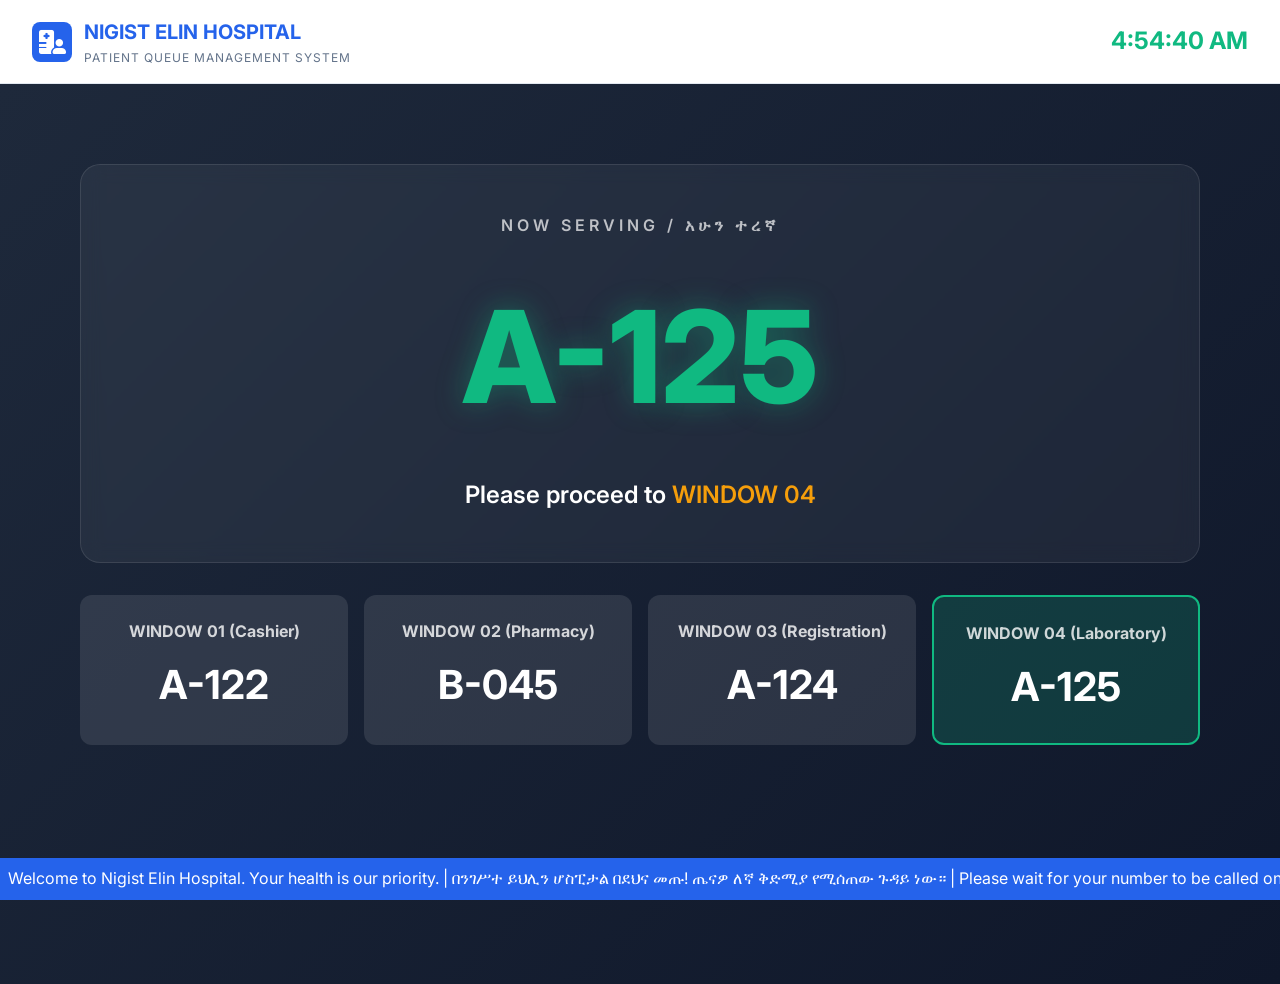
==== hospital-system/index.html @ 16c3e23a "first check" ====
<!DOCTYPE html>
<html lang="en">
<head>
    <meta charset="UTF-8">
    <meta name="viewport" content="width=device-width, initial-scale=1.0">
    <title>Live Queue Board | Nigist Elin Hospital</title>
    <!-- Google Fonts -->
    <link rel="preconnect" href="https://fonts.googleapis.com">
    <link rel="preconnect" href="https://fonts.gstatic.com" crossorigin>
    <link href="https://fonts.googleapis.com/css2?family=Inter:wght@400;600;700;800&family=Outfit:wght@500;700;800&display=swap" rel="stylesheet">
    <!-- Font Awesome -->
    <link rel="stylesheet" href="https://cdnjs.cloudflare.com/ajax/libs/font-awesome/6.5.0/css/all.min.css">
    <!-- Main Style -->
    <link rel="stylesheet" href="css/style.css">
    <style>
        /* Specific page override for Fullscreen Display */
        body { background: #0f172a; color: white; }
    </style>
</head>
<body>

    <header>
        <div class="logo-area">
            <div class="logo-icon">
                <i class="fas fa-hospital-user"></i>
            </div>
            <div class="hospital-name">
                <h1>NIGIST ELIN HOSPITAL</h1>
                <p>PATIENT QUEUE MANAGEMENT SYSTEM</p>
            </div>
        </div>
        <div id="liveClock" style="font-size: 1.5rem; font-weight: 700; color: var(--secondary);">00:00:00</div>
    </header>

    <main class="queue-display">
        <div class="container">
            
            <!-- Global Now Serving Section -->
            <div class="now-serving">
                <span style="letter-spacing: 4px; font-weight: 600; opacity: 0.7;">NOW SERVING / አሁን ተረኛ</span>
                <div class="current-number" id="mainToken">A-125</div>
                <div style="font-size: 1.5rem; font-weight: 600;">
                    Please proceed to <span style="color: var(--accent);">WINDOW 04</span>
                </div>
            </div>

            <!-- Windows Grid -->
            <div class="window-list">
                <!-- Window 1: Cashier -->
                <div class="window-card">
                    <h3>WINDOW 01 (Cashier)</h3>
                    <div class="number">A-122</div>
                </div>
                <!-- Window 2: Pharmacy -->
                <div class="window-card">
                    <h3>WINDOW 02 (Pharmacy)</h3>
                    <div class="number">B-045</div>
                </div>
                <!-- Window 3: Registration -->
                <div class="window-card">
                    <h3>WINDOW 03 (Registration)</h3>
                    <div class="number">A-124</div>
                </div>
                <!-- Window 4: Lab -->
                <div class="window-card alert-anim" style="background: rgba(16, 185, 129, 0.2); border: 2px solid var(--secondary);">
                    <h3>WINDOW 04 (Laboratory)</h3>
                    <div class="number">A-125</div>
                </div>
            </div>
        </div>
    </main>

    <!-- News Ticker / Footer -->
    <div style="background: var(--primary); padding: 0.5rem; position: fixed; bottom: 0; width: 100%; overflow: hidden;">
        <div style="display: flex; white-space: nowrap; animation: ticker 30s linear infinite;">
            <p style="padding-right: 50px;">Welcome to Nigist Elin Hospital. Your health is our priority. | በንገሥተ ይህሊን ሆስፒታል በደህና መጡ! ጤናዎ ለኛ ቅድሚያ የሚሰጠው ጉዳይ ነው። | Please wait for your number to be called on the screen. | እባክዎ ቁጥርዎን በስክሪኑ ላይ እስኪጠራ ይጠብቁ።</p>
        </div>
    </div>

    <style>
        @keyframes ticker {
            0% { transform: translateX(100%); }
            100% { transform: translateX(-100%); }
        }
    </style>

    <script>
        // Simple Live Clock
        function updateTime() {
            const now = new Date();
            document.getElementById('liveClock').textContent = now.toLocaleTimeString();
        }
        setInterval(updateTime, 1000);
        updateTime();

        // Audio Notification Simulation (Call Function)
        function notifyPatient(token, window) {
            // In a real app, this would play a sound like "Ting!"
            console.log(`Calling Patient ${token} to Window ${window}`);
        }
    </script>
</body>
</html>
---- hospital-system/css/style.css ----
:root {
    /* Medical Theme Colors */
    --primary: #2563eb;
    --primary-dark: #1e40af;
    --secondary: #10b981;
    --accent: #f59e0b;
    --danger: #ef4444;
    --bg-main: #f8fafc;
    --bg-card: #ffffff;
    --text-main: #1e293b;
    --text-muted: #64748b;
    --border: #e2e8f0;
    --shadow: 0 10px 15px -3px rgba(0, 0, 0, 0.1), 0 4px 6px -2px rgba(0, 0, 0, 0.05);
    --radius: 12px;
}

* {
    margin: 0;
    padding: 0;
    box-sizing: border-box;
    font-family: 'Inter', 'Outfit', sans-serif;
}

body {
    background-color: var(--bg-main);
    color: var(--text-main);
    line-height: 1.6;
    overflow-x: hidden;
}

.container {
    max-width: 1200px;
    margin: 0 auto;
    padding: 2rem;
}

/* Header / Navbar */
header {
    background: var(--bg-card);
    border-bottom: 1px solid var(--border);
    padding: 1rem 2rem;
    display: flex;
    justify-content: space-between;
    align-items: center;
    position: sticky;
    top: 0;
    z-index: 100;
}

.logo-area {
    display: flex;
    align-items: center;
    gap: 12px;
}

.logo-icon {
    width: 40px;
    height: 40px;
    background: var(--primary);
    border-radius: 8px;
    display: flex;
    align-items: center;
    justify-content: center;
    color: white;
    font-size: 1.5rem;
}

.hospital-name h1 {
    font-size: 1.25rem;
    font-weight: 700;
    color: var(--primary);
}

.hospital-name p {
    font-size: 0.75rem;
    color: var(--text-muted);
    letter-spacing: 1px;
}

/* Dashboard Cards */
.grid {
    display: grid;
    grid-template-columns: repeat(auto-fit, minmax(300px, 1fr));
    gap: 1.5rem;
    margin-top: 2rem;
}

.card {
    background: var(--bg-card);
    padding: 1.5rem;
    border-radius: var(--radius);
    border: 1px solid var(--border);
    box-shadow: var(--shadow);
    transition: transform 0.3s ease;
}

.card:hover {
    transform: translateY(-5px);
}

/* Queue Display Styles */
.queue-display {
    text-align: center;
    padding: 3rem;
    background: linear-gradient(135deg, #1e293b, #0f172a);
    color: white;
    min-height: 100vh;
}

.now-serving {
    background: rgba(255, 255, 255, 0.05);
    backdrop-filter: blur(10px);
    border: 1px solid rgba(255, 255, 255, 0.1);
    border-radius: 20px;
    padding: 3rem;
    margin-bottom: 2rem;
}

.current-number {
    font-size: 8rem;
    font-weight: 800;
    color: var(--secondary);
    text-shadow: 0 0 30px rgba(16, 185, 129, 0.4);
    margin: 1rem 0;
}

.window-list {
    display: grid;
    grid-template-columns: repeat(auto-fit, minmax(200px, 1fr));
    gap: 1rem;
}

.window-card {
    background: rgba(255, 255, 255, 0.1);
    padding: 1.5rem;
    border-radius: 12px;
}

.window-card h3 {
    font-size: 1rem;
    opacity: 0.8;
    margin-bottom: 0.5rem;
}

.window-card .number {
    font-size: 2.5rem;
    font-weight: 700;
    color: white;
}

/* Animations */
@keyframes pulse {
    0% { transform: scale(1); }
    50% { transform: scale(1.05); }
    100% { transform: scale(1); }
}

.alert-anim {
    animation: pulse 2s infinite;
}

/* Responsive */
@media (max-width: 768px) {
    .current-number {
        font-size: 5rem;
    }
}
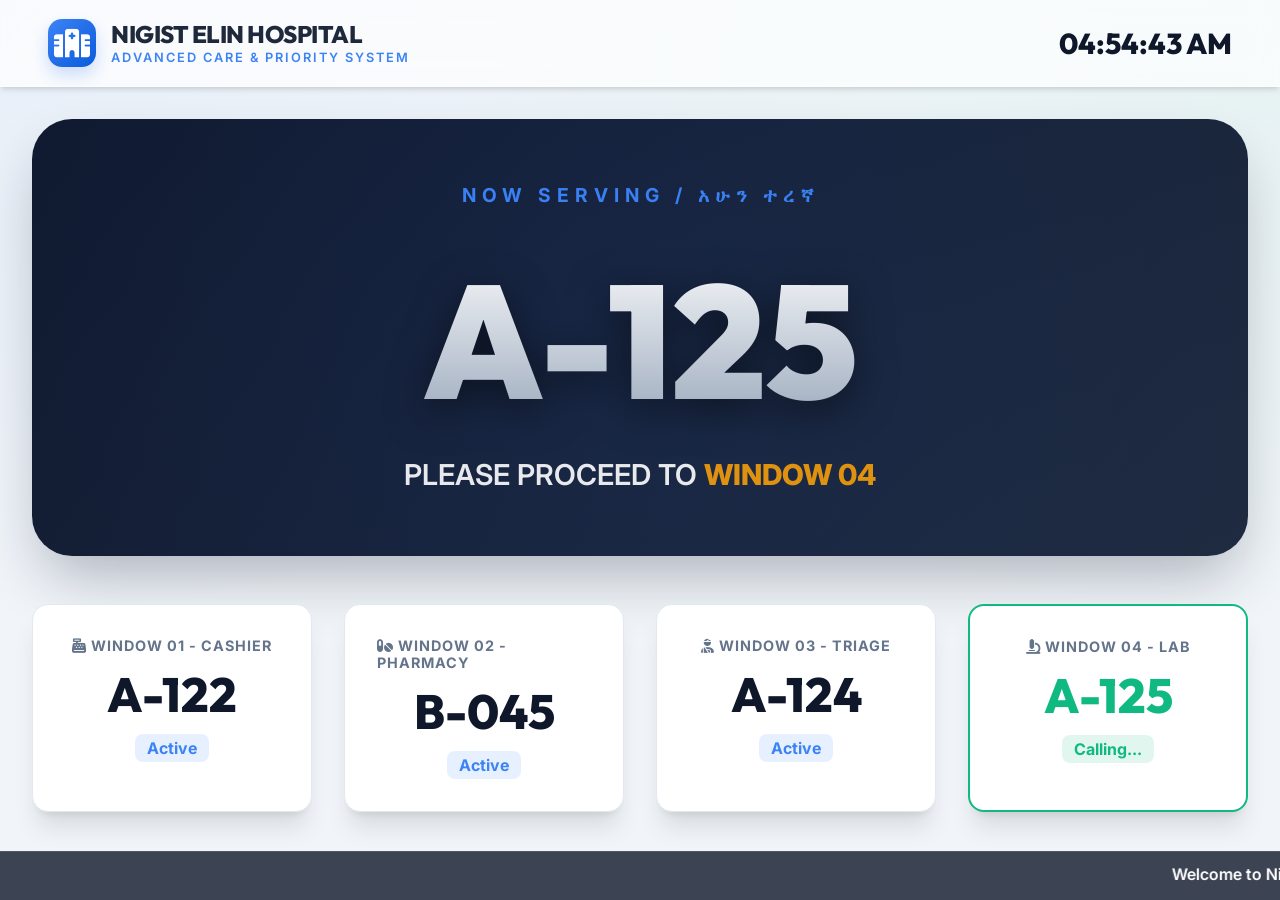
==== commit 25e15229: "two" ====
--- a/hospital-system/index.html
+++ b/hospital-system/index.html
@@ -4,100 +4,78 @@
     <meta charset="UTF-8">
     <meta name="viewport" content="width=device-width, initial-scale=1.0">
     <title>Live Queue Board | Nigist Elin Hospital</title>
-    <!-- Google Fonts -->
-    <link rel="preconnect" href="https://fonts.googleapis.com">
-    <link rel="preconnect" href="https://fonts.gstatic.com" crossorigin>
-    <link href="https://fonts.googleapis.com/css2?family=Inter:wght@400;600;700;800&family=Outfit:wght@500;700;800&display=swap" rel="stylesheet">
-    <!-- Font Awesome -->
+    <!-- Google Fonts & Font Awesome -->
     <link rel="stylesheet" href="https://cdnjs.cloudflare.com/ajax/libs/font-awesome/6.5.0/css/all.min.css">
-    <!-- Main Style -->
     <link rel="stylesheet" href="css/style.css">
-    <style>
-        /* Specific page override for Fullscreen Display */
-        body { background: #0f172a; color: white; }
-    </style>
 </head>
 <body>
 
     <header>
         <div class="logo-area">
             <div class="logo-icon">
-                <i class="fas fa-hospital-user"></i>
+                <i class="fas fa-hospital"></i>
             </div>
             <div class="hospital-name">
                 <h1>NIGIST ELIN HOSPITAL</h1>
-                <p>PATIENT QUEUE MANAGEMENT SYSTEM</p>
+                <p>Advanced Care & Priority System</p>
             </div>
         </div>
-        <div id="liveClock" style="font-size: 1.5rem; font-weight: 700; color: var(--secondary);">00:00:00</div>
+        <div id="liveClock" style="font-family: 'Outfit'; font-size: 1.8rem; font-weight: 800; color: var(--text-main);">00:00:00</div>
     </header>
 
-    <main class="queue-display">
-        <div class="container">
-            
-            <!-- Global Now Serving Section -->
-            <div class="now-serving">
-                <span style="letter-spacing: 4px; font-weight: 600; opacity: 0.7;">NOW SERVING / አሁን ተረኛ</span>
-                <div class="current-number" id="mainToken">A-125</div>
-                <div style="font-size: 1.5rem; font-weight: 600;">
-                    Please proceed to <span style="color: var(--accent);">WINDOW 04</span>
-                </div>
+    <main class="container">
+        
+        <!-- MAIN DISPLAY SECTION -->
+        <section class="queue-display-main" data-aos="fade-up">
+            <span class="now-serving-label">NOW SERVING / አሁን ተረኛ</span>
+            <div class="current-token" id="mainToken">A-125</div>
+            <div style="font-size: 1.8rem; font-weight: 600; opacity: 0.9;">
+                PLEASE PROCEED TO <span style="color: var(--accent); font-weight: 800;">WINDOW 04</span>
+            </div>
+        </section>
+
+        <!-- SUB WINDOWS GRID -->
+        <div class="windows-grid">
+            <div class="glass-card window-item" data-aos="fade-up" style="animation-delay: 0.1s;">
+                <h3><i class="fas fa-cash-register"></i> Window 01 - Cashier</h3>
+                <div class="token">A-122</div>
+                <span class="tag" style="background: var(--primary-light); color: var(--primary); font-weight: 700; border-radius: 8px; padding: 4px 12px;">Active</span>
             </div>
 
-            <!-- Windows Grid -->
-            <div class="window-list">
-                <!-- Window 1: Cashier -->
-                <div class="window-card">
-                    <h3>WINDOW 01 (Cashier)</h3>
-                    <div class="number">A-122</div>
-                </div>
-                <!-- Window 2: Pharmacy -->
-                <div class="window-card">
-                    <h3>WINDOW 02 (Pharmacy)</h3>
-                    <div class="number">B-045</div>
-                </div>
-                <!-- Window 3: Registration -->
-                <div class="window-card">
-                    <h3>WINDOW 03 (Registration)</h3>
-                    <div class="number">A-124</div>
-                </div>
-                <!-- Window 4: Lab -->
-                <div class="window-card alert-anim" style="background: rgba(16, 185, 129, 0.2); border: 2px solid var(--secondary);">
-                    <h3>WINDOW 04 (Laboratory)</h3>
-                    <div class="number">A-125</div>
-                </div>
+            <div class="glass-card window-item" data-aos="fade-up" style="animation-delay: 0.2s;">
+                <h3><i class="fas fa-pills"></i> Window 02 - Pharmacy</h3>
+                <div class="token">B-045</div>
+                <span class="tag" style="background: var(--primary-light); color: var(--primary); font-weight: 700; border-radius: 8px; padding: 4px 12px;">Active</span>
+            </div>
+
+            <div class="glass-card window-item" data-aos="fade-up" style="animation-delay: 0.3s;">
+                <h3><i class="fas fa-user-injured"></i> Window 03 - Triage</h3>
+                <div class="token">A-124</div>
+                <span class="tag" style="background: var(--primary-light); color: var(--primary); font-weight: 700; border-radius: 8px; padding: 4px 12px;">Active</span>
+            </div>
+
+            <div class="glass-card window-item active-call" data-aos="fade-up" style="animation-delay: 0.4s; border: 2px solid var(--secondary);">
+                <h3><i class="fas fa-microscope"></i> Window 04 - Lab</h3>
+                <div class="token" style="color: var(--secondary);">A-125</div>
+                <span class="tag" style="background: #10b98120; color: var(--secondary); font-weight: 700; border-radius: 8px; padding: 4px 12px;">Calling...</span>
             </div>
         </div>
     </main>
 
-    <!-- News Ticker / Footer -->
-    <div style="background: var(--primary); padding: 0.5rem; position: fixed; bottom: 0; width: 100%; overflow: hidden;">
-        <div style="display: flex; white-space: nowrap; animation: ticker 30s linear infinite;">
-            <p style="padding-right: 50px;">Welcome to Nigist Elin Hospital. Your health is our priority. | በንገሥተ ይህሊን ሆስፒታል በደህና መጡ! ጤናዎ ለኛ ቅድሚያ የሚሰጠው ጉዳይ ነው። | Please wait for your number to be called on the screen. | እባክዎ ቁጥርዎን በስክሪኑ ላይ እስኪጠራ ይጠብቁ።</p>
-        </div>
-    </div>
-
-    <style>
-        @keyframes ticker {
-            0% { transform: translateX(100%); }
-            100% { transform: translateX(-100%); }
-        }
-    </style>
+    <footer class="ticker-wrap">
+        <marquee behavior="scroll" direction="left" scrollamount="8">
+            <span style="margin-right: 100px; font-weight: 600;">Welcome to Nigist Elin Hospital. Your health is our priority. | በንገሥተ ይህሊን ሆስፒታል በደህና መጡ! ጤናዎ ለኛ ቅድሚያ የሚሰጠው ጉዳይ ነው።</span>
+            <span style="margin-right: 100px; font-weight: 600;">Emergency services are available 24/7. | የድንገተኛ ክፍል አገልግሎት ለ 24 ሰዓታት ክፍት ነው።</span>
+        </marquee>
+    </footer>
 
     <script>
-        // Simple Live Clock
         function updateTime() {
             const now = new Date();
-            document.getElementById('liveClock').textContent = now.toLocaleTimeString();
+            document.getElementById('liveClock').textContent = now.toLocaleTimeString([], {hour: '2-digit', minute:'2-digit', second:'2-digit'});
         }
         setInterval(updateTime, 1000);
         updateTime();
-
-        // Audio Notification Simulation (Call Function)
-        function notifyPatient(token, window) {
-            // In a real app, this would play a sound like "Ting!"
-            console.log(`Calling Patient ${token} to Window ${window}`);
-        }
     </script>
 </body>
 </html>
--- a/hospital-system/css/style.css
+++ b/hospital-system/css/style.css
@@ -1,167 +1,332 @@
+@import url('https://fonts.googleapis.com/css2?family=Inter:wght@300;400;500;600;700;800&family=Outfit:wght@400;600;700;800&display=swap');
+
 :root {
-    /* Medical Theme Colors */
-    --primary: #2563eb;
-    --primary-dark: #1e40af;
+    /* Sophisticated Medical Palette (HSL for consistency) */
+    --p-h: 217;
+    --p-s: 91%;
+    --p-l: 60%;
+    --primary: hsl(var(--p-h), var(--p-s), var(--p-l));
+    --primary-dark: hsl(var(--p-h), var(--p-s), 45%);
+    --primary-light: hsl(var(--p-h), var(--p-s), 95%);
+    
     --secondary: #10b981;
     --accent: #f59e0b;
     --danger: #ef4444;
-    --bg-main: #f8fafc;
-    --bg-card: #ffffff;
-    --text-main: #1e293b;
+    
+    /* Backgrounds */
+    --bg-main: #f1f5f9;
+    --bg-glass: rgba(255, 255, 255, 0.7);
+    --bg-dark-glass: rgba(15, 23, 42, 0.8);
+    
+    /* Text */
+    --text-main: #0f172a;
     --text-muted: #64748b;
-    --border: #e2e8f0;
-    --shadow: 0 10px 15px -3px rgba(0, 0, 0, 0.1), 0 4px 6px -2px rgba(0, 0, 0, 0.05);
-    --radius: 12px;
-}
-
+    
+    /* Effects */
+    --shadow-soft: 0 4px 6px -1px rgb(0 0 0 / 0.1), 0 2px 4px -2px rgb(0 0 0 / 0.1);
+    --shadow-premium: 0 20px 25px -5px rgb(0 0 0 / 0.1), 0 8px 10px -6px rgb(0 0 0 / 0.1);
+    --radius-lg: 24px;
+    --radius-md: 16px;
+    --blur: 12px;
+}
+
+/* Global Reset */
 * {
     margin: 0;
     padding: 0;
     box-sizing: border-box;
-    font-family: 'Inter', 'Outfit', sans-serif;
+    font-family: 'Inter', sans-serif;
+    -webkit-font-smoothing: antialiased;
 }
 
 body {
     background-color: var(--bg-main);
+    background-image: 
+        radial-gradient(at 0% 0%, hsla(217, 91%, 60%, 0.05) 0px, transparent 50%),
+        radial-gradient(at 100% 0%, hsla(160, 84%, 39%, 0.05) 0px, transparent 50%);
     color: var(--text-main);
-    line-height: 1.6;
+    min-height: 100vh;
     overflow-x: hidden;
 }
 
+/* Scrollbar */
+::-webkit-scrollbar { width: 8px; }
+::-webkit-scrollbar-track { background: transparent; }
+::-webkit-scrollbar-thumb { background: #cbd5e1; border-radius: 10px; }
+::-webkit-scrollbar-thumb:hover { background: #94a3b8; }
+
 .container {
-    max-width: 1200px;
+    max-width: 1400px;
     margin: 0 auto;
     padding: 2rem;
 }
 
-/* Header / Navbar */
+/* PREMIUM HEADER */
 header {
-    background: var(--bg-card);
-    border-bottom: 1px solid var(--border);
-    padding: 1rem 2rem;
+    background: var(--bg-glass);
+    backdrop-filter: blur(var(--blur));
+    -webkit-backdrop-filter: blur(var(--blur));
+    border-bottom: 1px solid rgba(255, 255, 255, 0.5);
+    padding: 1.2rem 3rem;
     display: flex;
     justify-content: space-between;
     align-items: center;
     position: sticky;
     top: 0;
-    z-index: 100;
+    z-index: 1000;
+    box-shadow: var(--shadow-soft);
 }
 
 .logo-area {
     display: flex;
     align-items: center;
-    gap: 12px;
+    gap: 15px;
 }
 
 .logo-icon {
-    width: 40px;
-    height: 40px;
-    background: var(--primary);
-    border-radius: 8px;
+    width: 48px;
+    height: 48px;
+    background: linear-gradient(135deg, var(--primary), var(--primary-dark));
+    border-radius: 14px;
     display: flex;
     align-items: center;
     justify-content: center;
     color: white;
+    font-size: 1.8rem;
+    box-shadow: 0 8px 16px rgba(37, 99, 235, 0.2);
+}
+
+.hospital-name h1 {
+    font-family: 'Outfit', sans-serif;
     font-size: 1.5rem;
-}
-
-.hospital-name h1 {
-    font-size: 1.25rem;
+    font-weight: 800;
+    letter-spacing: -0.5px;
+    color: #1e293b;
+    line-height: 1;
+}
+
+.hospital-name p {
+    font-size: 0.8rem;
+    font-weight: 600;
+    color: var(--primary);
+    text-transform: uppercase;
+    letter-spacing: 2px;
+    margin-top: 4px;
+}
+
+/* PREMIUM CARDS */
+.glass-card {
+    background: var(--bg-glass);
+    backdrop-filter: blur(var(--blur));
+    border: 1px solid rgba(255, 255, 255, 0.6);
+    border-radius: var(--radius-lg);
+    padding: 2rem;
+    box-shadow: var(--shadow-premium);
+    transition: all 0.4s cubic-bezier(0.4, 0, 0.2, 1);
+}
+
+.glass-card:hover {
+    transform: translateY(-8px);
+    border-color: var(--primary);
+}
+
+/* PUBLIC DISPLAY - HERO SECTION */
+.queue-display-main {
+    background: linear-gradient(135deg, #0f172a, #1e293b);
+    color: white;
+    padding: 4rem 2rem;
+    border-radius: 40px;
+    text-align: center;
+    margin-bottom: 3rem;
+    position: relative;
+    overflow: hidden;
+    box-shadow: 0 30px 60px -12px rgba(15, 23, 42, 0.3);
+}
+
+.queue-display-main::before {
+    content: '';
+    position: absolute;
+    top: -50%;
+    left: -50%;
+    width: 200%;
+    height: 200%;
+    background: radial-gradient(circle, rgba(37, 99, 235, 0.1) 0%, transparent 70%);
+    pointer-events: none;
+}
+
+.now-serving-label {
+    font-size: 1.2rem;
     font-weight: 700;
+    text-transform: uppercase;
+    letter-spacing: 6px;
     color: var(--primary);
-}
-
-.hospital-name p {
-    font-size: 0.75rem;
+    margin-bottom: 1rem;
+    display: inline-block;
+}
+
+.current-token {
+    font-family: 'Outfit', sans-serif;
+    font-size: 10rem;
+    font-weight: 900;
+    background: linear-gradient(to bottom, #ffffff, #94a3b8);
+    -webkit-background-clip: text;
+    -webkit-text-fill-color: transparent;
+    filter: drop-shadow(0 10px 20px rgba(0,0,0,0.5));
+    margin: 1rem 0;
+    animation: tokenFloat 3s ease-in-out infinite;
+}
+
+@keyframes tokenFloat {
+    0%, 100% { transform: translateY(0); }
+    50% { transform: translateY(-10px); }
+}
+
+/* BUTTONS */
+.btn-premium {
+    padding: 1.2rem 2.5rem;
+    border-radius: 16px;
+    font-weight: 700;
+    font-size: 1.1rem;
+    border: none;
+    cursor: pointer;
+    transition: all 0.3s cubic-bezier(0.4, 0, 0.2, 1);
+    display: inline-flex;
+    align-items: center;
+    gap: 12px;
+}
+
+.btn-primary {
+    background: linear-gradient(135deg, var(--primary), var(--primary-dark));
+    color: white;
+    box-shadow: 0 10px 20px rgba(37, 99, 235, 0.2);
+}
+
+.btn-primary:hover {
+    box-shadow: 0 15px 30px rgba(37, 99, 235, 0.3);
+    transform: translateY(-2px) scale(1.02);
+}
+
+/* WINDOW GRID DISPLAY */
+.windows-grid {
+    display: grid;
+    grid-template-columns: repeat(auto-fit, minmax(280px, 1fr));
+    gap: 2rem;
+}
+
+.window-item {
+    background: white;
+    padding: 2rem;
+    border-radius: var(--radius-md);
+    border: 1px solid #e2e8f0;
+    display: flex;
+    flex-direction: column;
+    align-items: center;
+    gap: 10px;
+}
+
+.window-item h3 {
+    font-size: 0.9rem;
+    text-transform: uppercase;
     color: var(--text-muted);
     letter-spacing: 1px;
 }
 
-/* Dashboard Cards */
-.grid {
+.window-item .token {
+    font-family: 'Outfit', sans-serif;
+    font-size: 3rem;
+    font-weight: 800;
+    color: var(--text-main);
+}
+
+.window-status {
+    width: 8px;
+    height: 8px;
+    border-radius: 50%;
+    background: var(--secondary);
+    display: inline-block;
+    margin-right: 6px;
+}
+
+/* KIOSK SPECIFIC */
+.kiosk-grid {
     display: grid;
-    grid-template-columns: repeat(auto-fit, minmax(300px, 1fr));
-    gap: 1.5rem;
-    margin-top: 2rem;
-}
-
-.card {
-    background: var(--bg-card);
-    padding: 1.5rem;
-    border-radius: var(--radius);
-    border: 1px solid var(--border);
-    box-shadow: var(--shadow);
-    transition: transform 0.3s ease;
-}
-
-.card:hover {
-    transform: translateY(-5px);
-}
-
-/* Queue Display Styles */
-.queue-display {
-    text-align: center;
+    grid-template-columns: repeat(auto-fit, minmax(320px, 1fr));
+    gap: 2.5rem;
+    max-width: 1000px;
+    margin: 0 auto;
+}
+
+.kiosk-btn {
+    height: 240px;
+    background: white;
+    border: 2px solid transparent;
+    border-radius: 32px;
+    display: flex;
+    flex-direction: column;
+    align-items: center;
+    justify-content: center;
+    gap: 20px;
+    cursor: pointer;
+    box-shadow: var(--shadow-premium);
+    transition: all 0.4s;
+}
+
+.kiosk-btn i {
+    font-size: 4rem;
+    background: linear-gradient(135deg, var(--primary), var(--primary-dark));
+    -webkit-background-clip: text;
+    -webkit-text-fill-color: transparent;
+}
+
+.kiosk-btn:hover {
+    transform: scale(1.05);
+    border-color: var(--primary);
+    background: var(--primary-light);
+}
+
+/* TICKER */
+.ticker-wrap {
+    position: fixed;
+    bottom: 0;
+    width: 100%;
+    background: var(--bg-dark-glass);
+    backdrop-filter: blur(10px);
+    color: white;
+    padding: 12px 0;
+    border-top: 1px solid rgba(255,255,255,0.1);
+}
+
+/* STAFF DASHBOARD */
+.staff-container {
+    display: grid;
+    grid-template-columns: 350px 1fr;
+    height: 100vh;
+}
+
+.side-nav {
+    background: white;
+    border-right: 1px solid #e2e8f0;
+    padding: 2rem;
+}
+
+.main-content {
     padding: 3rem;
-    background: linear-gradient(135deg, #1e293b, #0f172a);
-    color: white;
-    min-height: 100vh;
-}
-
-.now-serving {
-    background: rgba(255, 255, 255, 0.05);
-    backdrop-filter: blur(10px);
-    border: 1px solid rgba(255, 255, 255, 0.1);
-    border-radius: 20px;
-    padding: 3rem;
-    margin-bottom: 2rem;
-}
-
-.current-number {
-    font-size: 8rem;
-    font-weight: 800;
-    color: var(--secondary);
-    text-shadow: 0 0 30px rgba(16, 185, 129, 0.4);
-    margin: 1rem 0;
-}
-
-.window-list {
-    display: grid;
-    grid-template-columns: repeat(auto-fit, minmax(200px, 1fr));
-    gap: 1rem;
-}
-
-.window-card {
-    background: rgba(255, 255, 255, 0.1);
-    padding: 1.5rem;
-    border-radius: 12px;
-}
-
-.window-card h3 {
-    font-size: 1rem;
-    opacity: 0.8;
-    margin-bottom: 0.5rem;
-}
-
-.window-card .number {
-    font-size: 2.5rem;
-    font-weight: 700;
-    color: white;
+    overflow-y: auto;
 }
 
 /* Animations */
-@keyframes pulse {
-    0% { transform: scale(1); }
-    50% { transform: scale(1.05); }
-    100% { transform: scale(1); }
-}
-
-.alert-anim {
-    animation: pulse 2s infinite;
-}
-
-/* Responsive */
+[data-aos="fade-up"] {
+    opacity: 0;
+    transform: translateY(20px);
+    animation: fadeInUp 0.6s forwards ease-out;
+}
+
+@keyframes fadeInUp {
+    to { opacity: 1; transform: translateY(0); }
+}
+
+/* Responsive Overrides */
 @media (max-width: 768px) {
-    .current-number {
-        font-size: 5rem;
-    }
-}
+    .current-token { font-size: 6rem; }
+    header { padding: 1rem; }
+}
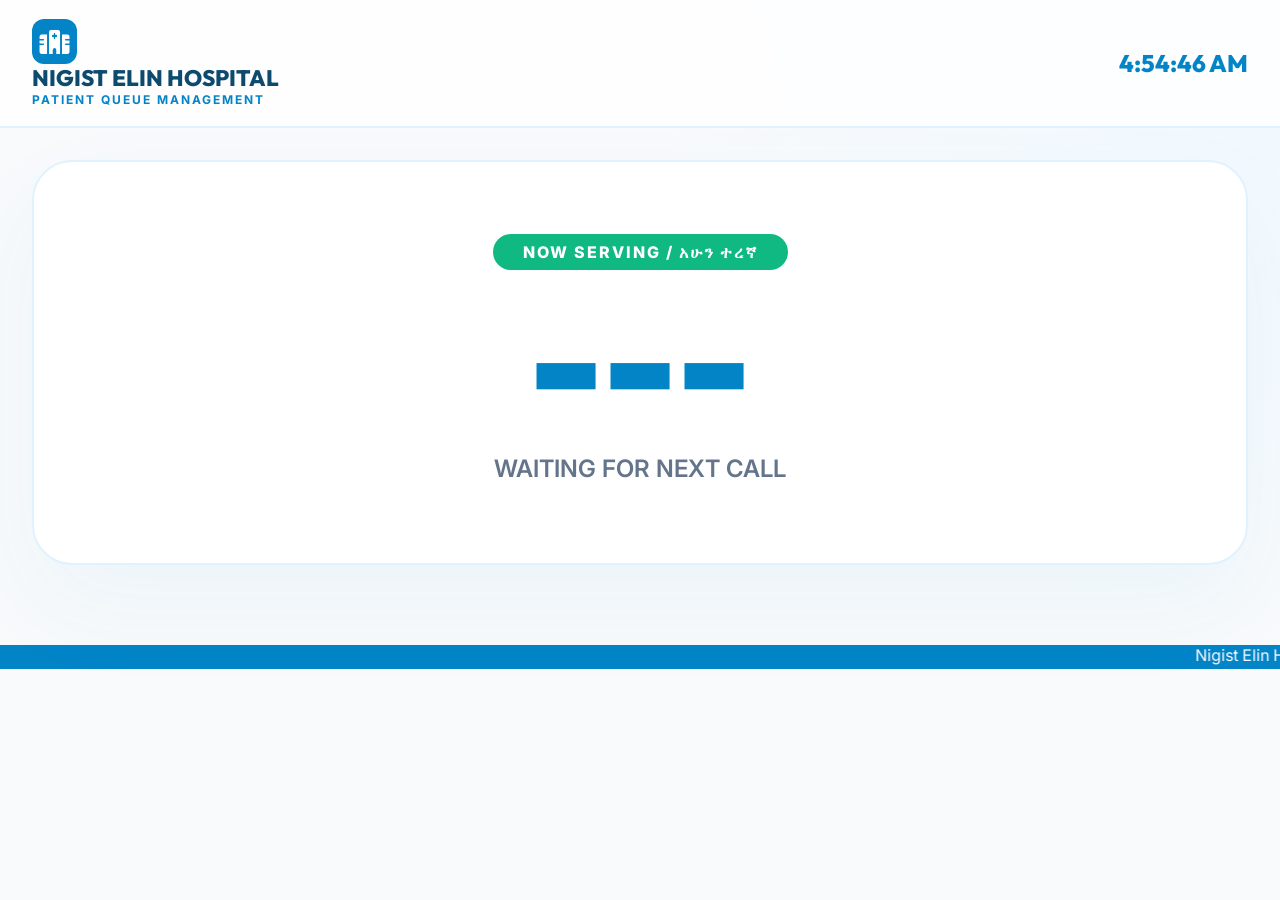
==== commit 2e186619: "frist comiit" ====
--- a/hospital-system/index.html
+++ b/hospital-system/index.html
@@ -3,78 +3,133 @@
 <head>
     <meta charset="UTF-8">
     <meta name="viewport" content="width=device-width, initial-scale=1.0">
-    <title>Live Queue Board | Nigist Elin Hospital</title>
-    <!-- Google Fonts & Font Awesome -->
+    <title>Queue Display | Nigist Elin Hospital</title>
     <link rel="stylesheet" href="https://cdnjs.cloudflare.com/ajax/libs/font-awesome/6.5.0/css/all.min.css">
     <link rel="stylesheet" href="css/style.css">
+    <style>
+        .queue-display-main {
+            background: white;
+            border: 2px solid var(--primary-light);
+            box-shadow: 0 40px 100px rgba(2, 132, 199, 0.05);
+            text-align: center;
+            padding: 5rem 2rem;
+            border-radius: 40px;
+            margin-bottom: 3rem;
+            position: relative;
+        }
+        .current-token {
+            font-size: 10rem;
+            font-weight: 900;
+            font-family: 'Outfit';
+            color: var(--primary);
+            margin: 1rem 0;
+            line-height: 1;
+        }
+        .windows-grid {
+            display: grid;
+            grid-template-columns: repeat(auto-fit, minmax(280px, 1fr));
+            gap: 2rem;
+        }
+        .window-card {
+            background: white;
+            padding: 2.5rem;
+            text-align: center;
+            border-bottom: 6px solid var(--primary);
+        }
+        .now-serving-label {
+            background: var(--secondary);
+            color: white;
+            padding: 8px 30px;
+            border-radius: 50px;
+            font-weight: 800;
+            letter-spacing: 2px;
+            text-transform: uppercase;
+        }
+        footer.ticker-wrap {
+            background: var(--primary);
+            color: white;
+        }
+    </style>
 </head>
 <body>
 
     <header>
         <div class="logo-area">
-            <div class="logo-icon">
-                <i class="fas fa-hospital"></i>
-            </div>
+            <div class="logo-icon"><i class="fas fa-hospital"></i></div>
             <div class="hospital-name">
                 <h1>NIGIST ELIN HOSPITAL</h1>
-                <p>Advanced Care & Priority System</p>
+                <p>PATIENT QUEUE MANAGEMENT</p>
             </div>
         </div>
-        <div id="liveClock" style="font-family: 'Outfit'; font-size: 1.8rem; font-weight: 800; color: var(--text-main);">00:00:00</div>
+        <div id="liveClock" style="font-family: 'Outfit'; font-size: 1.5rem; font-weight: 800; color: var(--primary);">00:00:00</div>
     </header>
 
     <main class="container">
-        
-        <!-- MAIN DISPLAY SECTION -->
-        <section class="queue-display-main" data-aos="fade-up">
+        <!-- GLOBAL STATUS -->
+        <section class="queue-display-main" data-aos="zoom-in">
             <span class="now-serving-label">NOW SERVING / አሁን ተረኛ</span>
-            <div class="current-token" id="mainToken">A-125</div>
-            <div style="font-size: 1.8rem; font-weight: 600; opacity: 0.9;">
-                PLEASE PROCEED TO <span style="color: var(--accent); font-weight: 800;">WINDOW 04</span>
-            </div>
+            <div class="current-token" id="mainToken">---</div>
+            <div id="callMessage" style="font-size: 1.5rem; font-weight: 600; color: var(--text-muted);">WAITING FOR NEXT CALL</div>
         </section>
 
-        <!-- SUB WINDOWS GRID -->
-        <div class="windows-grid">
-            <div class="glass-card window-item" data-aos="fade-up" style="animation-delay: 0.1s;">
-                <h3><i class="fas fa-cash-register"></i> Window 01 - Cashier</h3>
-                <div class="token">A-122</div>
-                <span class="tag" style="background: var(--primary-light); color: var(--primary); font-weight: 700; border-radius: 8px; padding: 4px 12px;">Active</span>
-            </div>
-
-            <div class="glass-card window-item" data-aos="fade-up" style="animation-delay: 0.2s;">
-                <h3><i class="fas fa-pills"></i> Window 02 - Pharmacy</h3>
-                <div class="token">B-045</div>
-                <span class="tag" style="background: var(--primary-light); color: var(--primary); font-weight: 700; border-radius: 8px; padding: 4px 12px;">Active</span>
-            </div>
-
-            <div class="glass-card window-item" data-aos="fade-up" style="animation-delay: 0.3s;">
-                <h3><i class="fas fa-user-injured"></i> Window 03 - Triage</h3>
-                <div class="token">A-124</div>
-                <span class="tag" style="background: var(--primary-light); color: var(--primary); font-weight: 700; border-radius: 8px; padding: 4px 12px;">Active</span>
-            </div>
-
-            <div class="glass-card window-item active-call" data-aos="fade-up" style="animation-delay: 0.4s; border: 2px solid var(--secondary);">
-                <h3><i class="fas fa-microscope"></i> Window 04 - Lab</h3>
-                <div class="token" style="color: var(--secondary);">A-125</div>
-                <span class="tag" style="background: #10b98120; color: var(--secondary); font-weight: 700; border-radius: 8px; padding: 4px 12px;">Calling...</span>
-            </div>
+        <!-- WINDOWS STATUS -->
+        <div class="windows-grid" id="windowsGrid">
+            <!-- Dynamically loaded -->
         </div>
     </main>
 
     <footer class="ticker-wrap">
-        <marquee behavior="scroll" direction="left" scrollamount="8">
-            <span style="margin-right: 100px; font-weight: 600;">Welcome to Nigist Elin Hospital. Your health is our priority. | በንገሥተ ይህሊን ሆስፒታል በደህና መጡ! ጤናዎ ለኛ ቅድሚያ የሚሰጠው ጉዳይ ነው።</span>
-            <span style="margin-right: 100px; font-weight: 600;">Emergency services are available 24/7. | የድንገተኛ ክፍል አገልግሎት ለ 24 ሰዓታት ክፍት ነው።</span>
+        <marquee behavior="scroll" direction="left" scrollamount="6">
+            Nigist Elin Hospital: Dedicated to Excellence in Healthcare. | Please wait for your turn. | ንግሥተ ይህሊን ሆስፒታል፡ ለተሻለ የጤና አገልግሎት እንተጋለን። | እባክዎ ተራዎን በትዕግስት ይጠብቁ።
         </marquee>
     </footer>
 
     <script>
+        async function fetchStatus() {
+            try {
+                const response = await fetch('php/api/get_status.php');
+                const data = await response.json();
+
+                if (data.success) {
+                    // Update Main Display
+                    if (data.latest) {
+                        const tokenEl = document.getElementById('mainToken');
+                        const msgEl = document.getElementById('callMessage');
+                        
+                        if (tokenEl.innerText !== data.latest.token_number) {
+                            tokenEl.innerText = data.latest.token_number;
+                            msgEl.innerHTML = `PROCEED TO <span style="color:var(--primary)">WINDOW ${data.latest.window_number.toString().padStart(2, '0')}</span>`;
+                            tokenEl.style.transform = 'scale(1.1)';
+                            setTimeout(() => { tokenEl.style.transform = 'scale(1)'; }, 300);
+                        }
+                    }
+
+                    // Update Grid
+                    const grid = document.getElementById('windowsGrid');
+                    grid.innerHTML = '';
+                    data.windows.forEach(win => {
+                        grid.innerHTML += `
+                            <div class="glass-card window-card">
+                                <h3 style="color: var(--text-muted); font-size: 0.9rem; text-transform: uppercase;">${win.counter_name}</h3>
+                                <div style="font-size: 3rem; font-weight: 800; color: var(--text-main); font-family: 'Outfit'; margin: 0.8rem 0;">${win.current_token || '---'}</div>
+                                <p style="font-weight: 700; color: var(--primary);">WINDOW ${win.window_number.toString().padStart(2, '0')}</p>
+                            </div>
+                        `;
+                    });
+                }
+            } catch (error) {
+                console.error("Fetch error:", error);
+            }
+        }
+
         function updateTime() {
             const now = new Date();
-            document.getElementById('liveClock').textContent = now.toLocaleTimeString([], {hour: '2-digit', minute:'2-digit', second:'2-digit'});
+            document.getElementById('liveClock').innerText = now.toLocaleTimeString();
         }
+
+        setInterval(fetchStatus, 3000);
         setInterval(updateTime, 1000);
+        fetchStatus();
         updateTime();
     </script>
 </body>
--- a/hospital-system/css/style.css
+++ b/hospital-system/css/style.css
@@ -1,332 +1,123 @@
 @import url('https://fonts.googleapis.com/css2?family=Inter:wght@300;400;500;600;700;800&family=Outfit:wght@400;600;700;800&display=swap');
 
 :root {
-    /* Sophisticated Medical Palette (HSL for consistency) */
-    --p-h: 217;
-    --p-s: 91%;
-    --p-l: 60%;
-    --primary: hsl(var(--p-h), var(--p-s), var(--p-l));
-    --primary-dark: hsl(var(--p-h), var(--p-s), 45%);
-    --primary-light: hsl(var(--p-h), var(--p-s), 95%);
+    /* CLEAN MEDICAL PALETTE */
+    --primary: #0284c7;       /* Calm Sky Blue */
+    --primary-dark: #0369a1;
+    --primary-light: #e0f2fe;
     
-    --secondary: #10b981;
+    --secondary: #10b981;     /* Healing Green */
     --accent: #f59e0b;
     --danger: #ef4444;
     
-    /* Backgrounds */
-    --bg-main: #f1f5f9;
-    --bg-glass: rgba(255, 255, 255, 0.7);
-    --bg-dark-glass: rgba(15, 23, 42, 0.8);
+    /* LIGHT THEME COLORS */
+    --bg-main: #f8fafc;       /* Clean medical white-gray */
+    --bg-card: #ffffff;
+    --bg-glass: rgba(255, 255, 255, 0.8);
     
-    /* Text */
-    --text-main: #0f172a;
+    /* TEXT COLORS */
+    --text-main: #0f172a;     /* Deep slate for readability */
     --text-muted: #64748b;
     
-    /* Effects */
-    --shadow-soft: 0 4px 6px -1px rgb(0 0 0 / 0.1), 0 2px 4px -2px rgb(0 0 0 / 0.1);
-    --shadow-premium: 0 20px 25px -5px rgb(0 0 0 / 0.1), 0 8px 10px -6px rgb(0 0 0 / 0.1);
+    /* EFFECTS */
+    --border: #e2e8f0;
+    --shadow-premium: 0 10px 25px -5px rgba(0, 0, 0, 0.05);
     --radius-lg: 24px;
     --radius-md: 16px;
-    --blur: 12px;
+    --blur: 10px;
 }
 
-/* Global Reset */
 * {
     margin: 0;
     padding: 0;
     box-sizing: border-box;
     font-family: 'Inter', sans-serif;
-    -webkit-font-smoothing: antialiased;
 }
 
 body {
     background-color: var(--bg-main);
-    background-image: 
-        radial-gradient(at 0% 0%, hsla(217, 91%, 60%, 0.05) 0px, transparent 50%),
-        radial-gradient(at 100% 0%, hsla(160, 84%, 39%, 0.05) 0px, transparent 50%);
     color: var(--text-main);
     min-height: 100vh;
-    overflow-x: hidden;
+    background-image: radial-gradient(circle at top right, #f0f9ff 0%, transparent 40%);
 }
 
-/* Scrollbar */
-::-webkit-scrollbar { width: 8px; }
-::-webkit-scrollbar-track { background: transparent; }
-::-webkit-scrollbar-thumb { background: #cbd5e1; border-radius: 10px; }
-::-webkit-scrollbar-thumb:hover { background: #94a3b8; }
-
-.container {
-    max-width: 1400px;
-    margin: 0 auto;
-    padding: 2rem;
-}
-
-/* PREMIUM HEADER */
 header {
     background: var(--bg-glass);
     backdrop-filter: blur(var(--blur));
-    -webkit-backdrop-filter: blur(var(--blur));
-    border-bottom: 1px solid rgba(255, 255, 255, 0.5);
-    padding: 1.2rem 3rem;
+    border-bottom: 2px solid var(--primary-light);
+    padding: 1.2rem 2rem;
     display: flex;
     justify-content: space-between;
     align-items: center;
     position: sticky;
     top: 0;
     z-index: 1000;
-    box-shadow: var(--shadow-soft);
-}
-
-.logo-area {
-    display: flex;
-    align-items: center;
-    gap: 15px;
 }
 
 .logo-icon {
-    width: 48px;
-    height: 48px;
-    background: linear-gradient(135deg, var(--primary), var(--primary-dark));
-    border-radius: 14px;
+    background: var(--primary);
+    color: white;
+    width: 45px;
+    height: 45px;
+    border-radius: 12px;
     display: flex;
     align-items: center;
     justify-content: center;
-    color: white;
-    font-size: 1.8rem;
-    box-shadow: 0 8px 16px rgba(37, 99, 235, 0.2);
+    font-size: 1.5rem;
 }
 
-.hospital-name h1 {
-    font-family: 'Outfit', sans-serif;
-    font-size: 1.5rem;
-    font-weight: 800;
-    letter-spacing: -0.5px;
-    color: #1e293b;
-    line-height: 1;
+.hospital-name h1 { font-family: 'Outfit'; font-size: 1.4rem; font-weight: 800; color: #0c4a6e; }
+.hospital-name p { font-size: 0.75rem; color: var(--primary); font-weight: 700; letter-spacing: 2px; }
+
+.glass-card {
+    background: var(--bg-card);
+    border: 1px solid var(--border);
+    border-radius: var(--radius-lg);
+    padding: 2.5rem;
+    box-shadow: var(--shadow-premium);
+    transition: all 0.3s cubic-bezier(0.4, 0, 0.2, 1);
 }
 
-.hospital-name p {
-    font-size: 0.8rem;
-    font-weight: 600;
-    color: var(--primary);
-    text-transform: uppercase;
-    letter-spacing: 2px;
-    margin-top: 4px;
+.glass-card:hover { border-color: var(--primary); transform: translateY(-5px); box-shadow: 0 20px 40px rgba(0,0,0,0.08); }
+
+.btn-premium {
+    padding: 1rem 2rem;
+    border-radius: 12px;
+    font-weight: 700;
+    border: none;
+    cursor: pointer;
+    transition: all 0.3s;
+    display: inline-flex;
+    align-items: center;
+    gap: 10px;
+    box-shadow: 0 4px 6px -1px rgba(0, 0, 0, 0.1);
 }
 
-/* PREMIUM CARDS */
-.glass-card {
-    background: var(--bg-glass);
-    backdrop-filter: blur(var(--blur));
-    border: 1px solid rgba(255, 255, 255, 0.6);
-    border-radius: var(--radius-lg);
-    padding: 2rem;
-    box-shadow: var(--shadow-premium);
-    transition: all 0.4s cubic-bezier(0.4, 0, 0.2, 1);
+.btn-primary { background: var(--primary); color: white; }
+.btn-primary:hover { background: var(--primary-dark); transform: scale(1.02); }
+
+/* TABLES */
+table { width: 100%; border-collapse: collapse; }
+th { padding: 1.2rem; background: #f1f5f9; color: var(--text-muted); font-size: 0.75rem; text-transform: uppercase; letter-spacing: 1px; }
+td { padding: 1.2rem; border-bottom: 1px solid #f1f5f9; font-size: 0.95rem; }
+
+/* INPUTS */
+input, select {
+    background: #ffffff;
+    border: 1px solid #e2e8f0;
+    border-radius: 12px;
+    color: var(--text-main);
+    padding: 12px;
+    font-size: 1rem;
+    transition: 0.3s;
+}
+input:focus { border-color: var(--primary); box-shadow: 0 0 0 4px var(--primary-light); }
+
+.tag {
+    padding: 6px 14px;
+    border-radius: 50px;
+    font-size: 0.75rem;
+    font-weight: 700;
 }
 
-.glass-card:hover {
-    transform: translateY(-8px);
-    border-color: var(--primary);
-}
-
-/* PUBLIC DISPLAY - HERO SECTION */
-.queue-display-main {
-    background: linear-gradient(135deg, #0f172a, #1e293b);
-    color: white;
-    padding: 4rem 2rem;
-    border-radius: 40px;
-    text-align: center;
-    margin-bottom: 3rem;
-    position: relative;
-    overflow: hidden;
-    box-shadow: 0 30px 60px -12px rgba(15, 23, 42, 0.3);
-}
-
-.queue-display-main::before {
-    content: '';
-    position: absolute;
-    top: -50%;
-    left: -50%;
-    width: 200%;
-    height: 200%;
-    background: radial-gradient(circle, rgba(37, 99, 235, 0.1) 0%, transparent 70%);
-    pointer-events: none;
-}
-
-.now-serving-label {
-    font-size: 1.2rem;
-    font-weight: 700;
-    text-transform: uppercase;
-    letter-spacing: 6px;
-    color: var(--primary);
-    margin-bottom: 1rem;
-    display: inline-block;
-}
-
-.current-token {
-    font-family: 'Outfit', sans-serif;
-    font-size: 10rem;
-    font-weight: 900;
-    background: linear-gradient(to bottom, #ffffff, #94a3b8);
-    -webkit-background-clip: text;
-    -webkit-text-fill-color: transparent;
-    filter: drop-shadow(0 10px 20px rgba(0,0,0,0.5));
-    margin: 1rem 0;
-    animation: tokenFloat 3s ease-in-out infinite;
-}
-
-@keyframes tokenFloat {
-    0%, 100% { transform: translateY(0); }
-    50% { transform: translateY(-10px); }
-}
-
-/* BUTTONS */
-.btn-premium {
-    padding: 1.2rem 2.5rem;
-    border-radius: 16px;
-    font-weight: 700;
-    font-size: 1.1rem;
-    border: none;
-    cursor: pointer;
-    transition: all 0.3s cubic-bezier(0.4, 0, 0.2, 1);
-    display: inline-flex;
-    align-items: center;
-    gap: 12px;
-}
-
-.btn-primary {
-    background: linear-gradient(135deg, var(--primary), var(--primary-dark));
-    color: white;
-    box-shadow: 0 10px 20px rgba(37, 99, 235, 0.2);
-}
-
-.btn-primary:hover {
-    box-shadow: 0 15px 30px rgba(37, 99, 235, 0.3);
-    transform: translateY(-2px) scale(1.02);
-}
-
-/* WINDOW GRID DISPLAY */
-.windows-grid {
-    display: grid;
-    grid-template-columns: repeat(auto-fit, minmax(280px, 1fr));
-    gap: 2rem;
-}
-
-.window-item {
-    background: white;
-    padding: 2rem;
-    border-radius: var(--radius-md);
-    border: 1px solid #e2e8f0;
-    display: flex;
-    flex-direction: column;
-    align-items: center;
-    gap: 10px;
-}
-
-.window-item h3 {
-    font-size: 0.9rem;
-    text-transform: uppercase;
-    color: var(--text-muted);
-    letter-spacing: 1px;
-}
-
-.window-item .token {
-    font-family: 'Outfit', sans-serif;
-    font-size: 3rem;
-    font-weight: 800;
-    color: var(--text-main);
-}
-
-.window-status {
-    width: 8px;
-    height: 8px;
-    border-radius: 50%;
-    background: var(--secondary);
-    display: inline-block;
-    margin-right: 6px;
-}
-
-/* KIOSK SPECIFIC */
-.kiosk-grid {
-    display: grid;
-    grid-template-columns: repeat(auto-fit, minmax(320px, 1fr));
-    gap: 2.5rem;
-    max-width: 1000px;
-    margin: 0 auto;
-}
-
-.kiosk-btn {
-    height: 240px;
-    background: white;
-    border: 2px solid transparent;
-    border-radius: 32px;
-    display: flex;
-    flex-direction: column;
-    align-items: center;
-    justify-content: center;
-    gap: 20px;
-    cursor: pointer;
-    box-shadow: var(--shadow-premium);
-    transition: all 0.4s;
-}
-
-.kiosk-btn i {
-    font-size: 4rem;
-    background: linear-gradient(135deg, var(--primary), var(--primary-dark));
-    -webkit-background-clip: text;
-    -webkit-text-fill-color: transparent;
-}
-
-.kiosk-btn:hover {
-    transform: scale(1.05);
-    border-color: var(--primary);
-    background: var(--primary-light);
-}
-
-/* TICKER */
-.ticker-wrap {
-    position: fixed;
-    bottom: 0;
-    width: 100%;
-    background: var(--bg-dark-glass);
-    backdrop-filter: blur(10px);
-    color: white;
-    padding: 12px 0;
-    border-top: 1px solid rgba(255,255,255,0.1);
-}
-
-/* STAFF DASHBOARD */
-.staff-container {
-    display: grid;
-    grid-template-columns: 350px 1fr;
-    height: 100vh;
-}
-
-.side-nav {
-    background: white;
-    border-right: 1px solid #e2e8f0;
-    padding: 2rem;
-}
-
-.main-content {
-    padding: 3rem;
-    overflow-y: auto;
-}
-
-/* Animations */
-[data-aos="fade-up"] {
-    opacity: 0;
-    transform: translateY(20px);
-    animation: fadeInUp 0.6s forwards ease-out;
-}
-
-@keyframes fadeInUp {
-    to { opacity: 1; transform: translateY(0); }
-}
-
-/* Responsive Overrides */
-@media (max-width: 768px) {
-    .current-token { font-size: 6rem; }
-    header { padding: 1rem; }
-}
+.container { max-width: 1300px; margin: 0 auto; padding: 2rem; }
